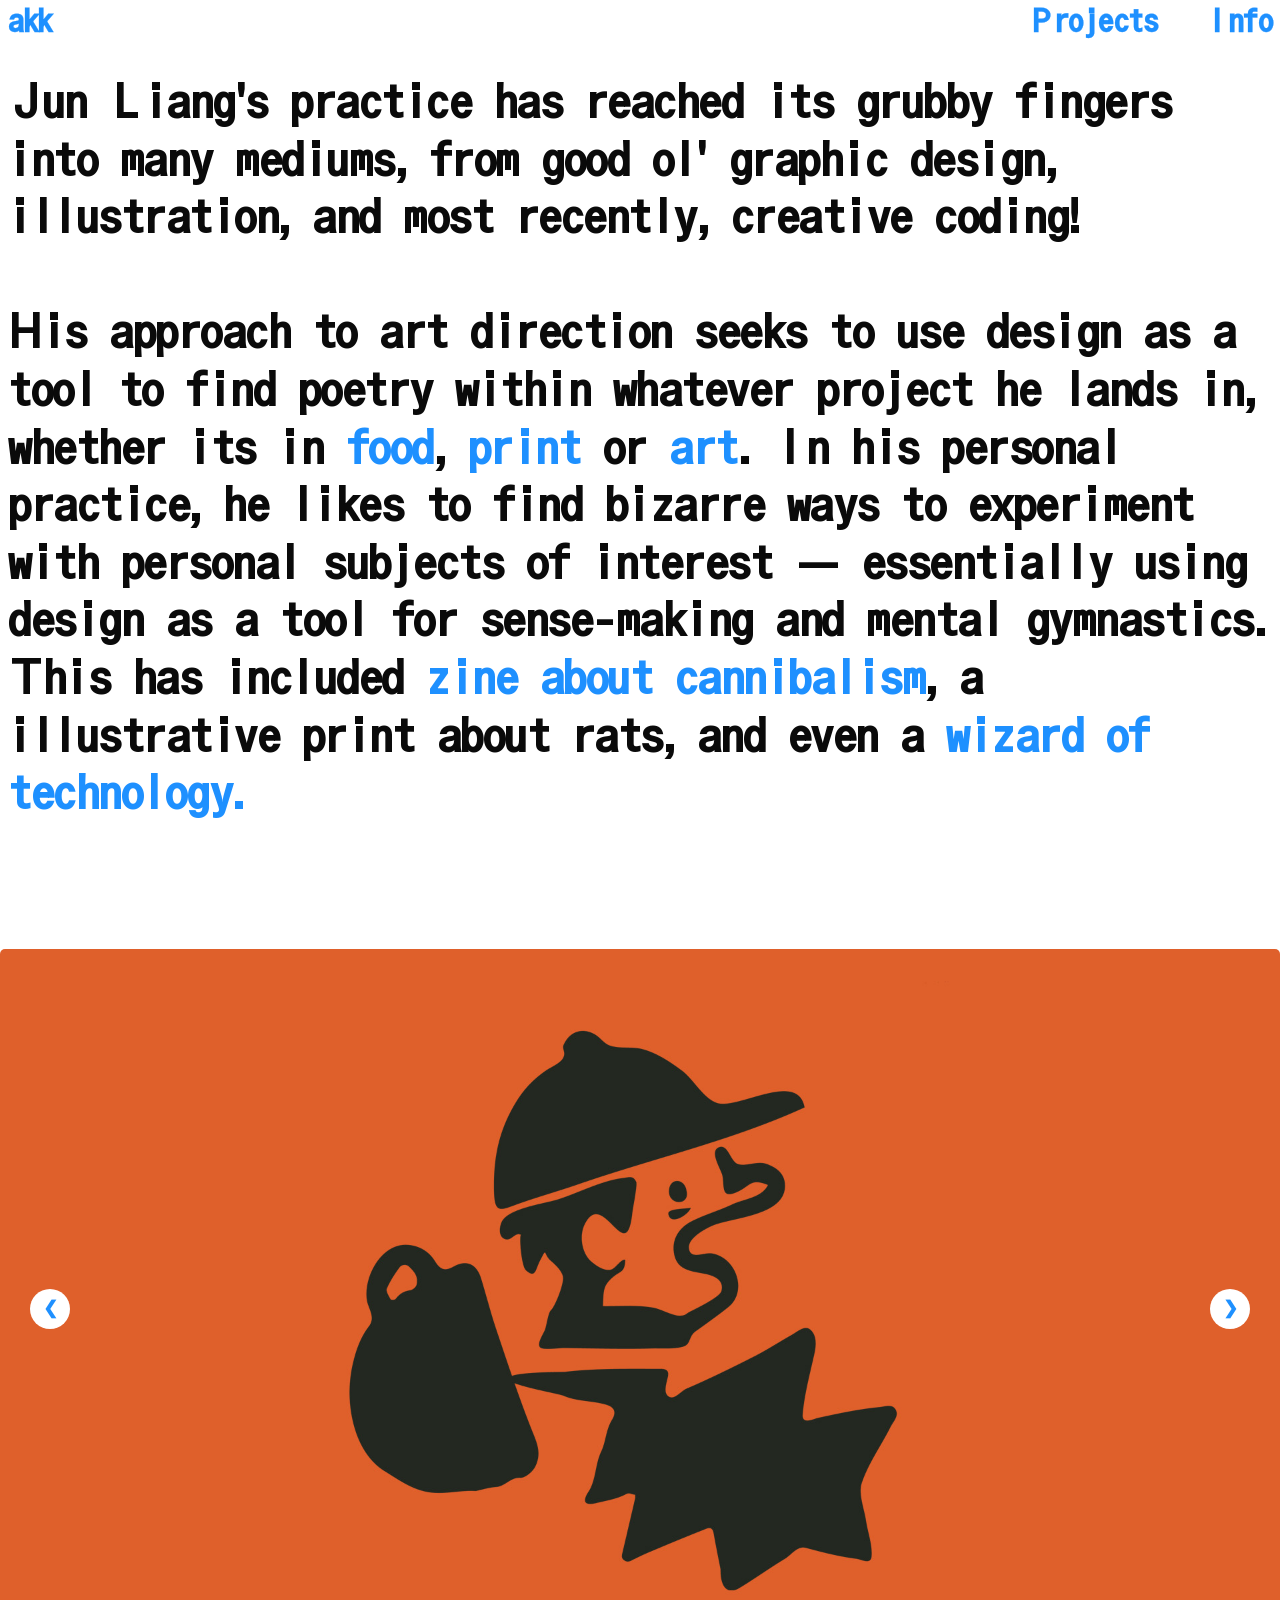
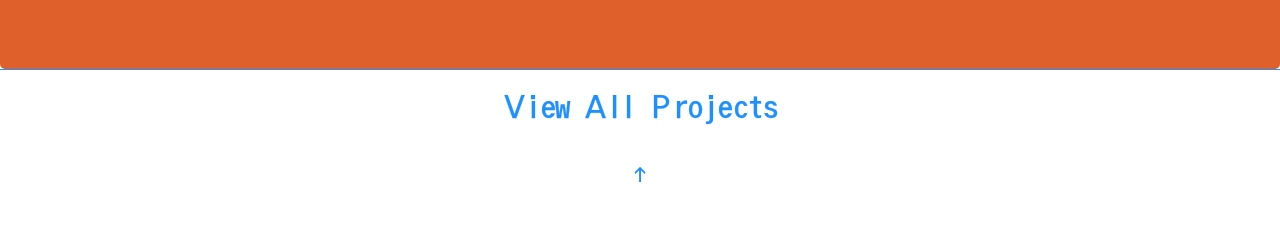
==== index.html @ d6f09123 "commit" ====
<!DOCTYPE html>
<html lang="en">

<head>
  <title>akk.world</title>

  <!-- Meta information, for machines to read, SEO. @see ref-0  -->
  <meta charset="utf-8" />
  <meta name="description" content="" />
  <meta name="Author" content="" />
  <meta name="keywords" content="" />
  <meta name="viewport" content="width=device-width, initial-scale=1, viewport-fit=cover" />
  <link rel="icon" type="image/svg+xml" href="/assets/images/icon.jpg" />

  <!-- Load StyleSheets -->
  <link rel="stylesheet" type="text/css" href="./css/styles.css" />

  <style>
    @media (orientation: portrait) {
      .padding__m {
        padding-left: 0 !important;
        padding-right: 0 !important;
        padding-top: 0 !important;
        padding-bottom: 0 !important;
      }
    }
  </style>

</head>

<body>
  <!-- header section, menu and title. @see ref-1 -->
  <header>
     <nav class="main__nav-bar">
      <ul class="main__nav-title">
        <li><a href="/">akk</a></li>
      </ul>
      <ul class="main__nav-list">
        <li class="main__nav-item"><a href="../projects.html">Projects</a></li>
        <li class="main__nav-item"><a href="/about">Info</a></li>
        <li class="main__nav-about">
          <p>
     
            <a href="https://www.instagram.com/a.ngkukueh/">Instagram</a><br><br>
          <a href="https://www.linkedin.com/in/angkukueh/">LinkedIn</a><br><br>
                 akk.world 🌐
          </p>
        </li>
      </ul>
      <div class="main__nav-ham">
        <span class="main__nav-ham-bar"></span>
        <span class="main__nav-ham-bar"></span>
      </div>
    </nav>
  </header>

  <!-- main section, all your content. @see ref-2 -->
  <main class="fade-in">

    <article>
      <section>
        <row class="row padding__x-xs padding__top-m padding__bottom-xl">
          <h1>Jun Liang's practice has reached its grubby fingers into many mediums, from good ol' graphic design,
            illustration, and most recently, creative coding!<br><br>His approach to art direction seeks to use design as
            a tool to find poetry within whatever project he
            lands in, whether its in <a href="../projects/work/bad-artist.html">food</a>,
            <a href="../projects/work/horizon.html">print</a> or <a href="../projects/work/tiabc.html">art</a>. In his
            personal practice, he likes
            to find bizarre
            ways to experiment with personal subjects of interest — essentially using design as a tool for sense-making
            and mental gymnastics. This has included <a href="../projects/play/man-eat-man-deli.html">zine
              about cannibalism</a>, a illustrative print about rats, and even a<a
              href="https://magicinthemachine-cpj.netlify.app/" target="_blank"> wizard of technology.</a>
          </h1>
        </row>
      </section>

      <section class="width__l">
        
        <div class="carousel">
          <button class="carousel-button left" onclick="moveCarousel(-1)">&#10094;</button>
          <div class="carousel-track">
            <div class="carousel-item">
              <div class="row">
                <a  href="../projects/work/bad-artist.html">
                  <img src="../assets/images/bad-artist/badartist-covergif-5.jpg"></a>
              </div>
            </div>
            <div class="carousel-item">
              <div class="row">
                <a  href="../projects/play/man-eat-man-deli.html">
                  <img src="../assets/images/man-eat-man-deli/deli-covergif-1.jpg"></a>
              </div>
            </div>
             <div class="carousel-item">
              <div class="row">
                <a href="../projects/work/horizon.html">
                  <img src="../assets/images/horizon/horizon-cover-1920.jpg"></a>
              </div>
            </div>
             <div class="carousel-item">
              <div class="row">
                <a href="../projects/work/tiabc.html">
                  <img src="../assets/images/tiabc/tiabc-interior-2.jpg"></a>
              </div>
            </div>
             <div class="carousel-item">
              <div class="row">
                <a href="../projects/work/erika-posters.html">
                  <img src="../assets/images/erika-posters/erika-cover-1920.jpg"></a>
              </div>
            </div>
            <div class="carousel-item">
              <div class="row">
                <a href="../projects/work/morning.html">
                  <img src="../assets/images/morning/morning-cover.jpg"></a>
              </div>
            </div>
           
          </div>
          <button class="carousel-button right" onclick="moveCarousel(1)">&#10095;</button>
        </div>
    
      </section>


    </article>

  </main>

  <footer>
    <div class="prev__next">
      <ul>
        <li><a href="../projects.html">View All Projects</a></li>    
      </ul>
    </div>
    <div class="scroll__top"><a href="javascript:scrollToTop();">↑</a></div>
  </footer>

  <script src="/js/projects.js"></script>
  <script src="/js/main.js"></script>
</body>

</html>
---- css/styles.css ----
/* **********************************************************
 * add custom styles after imports below
 * ********************************************************** */

@import "default.css";
@import "layout.css";
@import "menu.css";
@import "queries.css";

/* **********************************************************
 * to import a font, use the @import option, you can find
 * lots of font options at fonts.google.com for example.
 * ********************************************************** */

 @import url(https://db.onlinewebfonts.com/c/4c4a87973ef80fc72049e01b9085fadc?family=ABC+Diatype);

 @import url(https://db.onlinewebfonts.com/c/fbee28f49e99c472f1f569c6ddc24ebe?family=ABC+Diatype+Mono); 
 

 @font-face {
    font-family: "myfont";
    src: url("../assets/font/ABCDiatypeVariable.woff") format('woff');
    /* font-weight: bold; */
  }
 @font-face {
    font-family: "ABC Diatype Semi-Mono";
    src: url("../assets/font/ABCDiatypeSemi-MonoVariable.woff") format('woff');
    /* font-weight: bold; */
  }
 @font-face {
    font-family: "ABC Oracle";
    src: url("../assets/font/ABCOracleVariable-Trial.woff") format('woff');
    /* font-weight: bold; */
  }
 @font-face {
    font-family: "ABC Oracle Triple";
    src: url("../assets/font/ABCOracleTripleVariable-Trial.woff") format('woff');
    /* font-weight: bold; */
  }


html {
    font-family: 'ABC Oracle', sans-serif;
}



/* **********************************************************
 * Customizing
 *
 * changes to default settings like colors, typography,
 * spacing can be made in default.css
 *
 * other custom settings, start below
 *
 * ********************************************************** */

* {
    line-height: 130%;
    font-weight: 200;
    letter-spacing: -0.5px;
    /* text-shadow:0.5px 0.5px 5px, 0.5px 0.5px 5px; */

    
}

/* @media (orientation: portrait) {
    * {
        font-size: 16px;
    }
} */
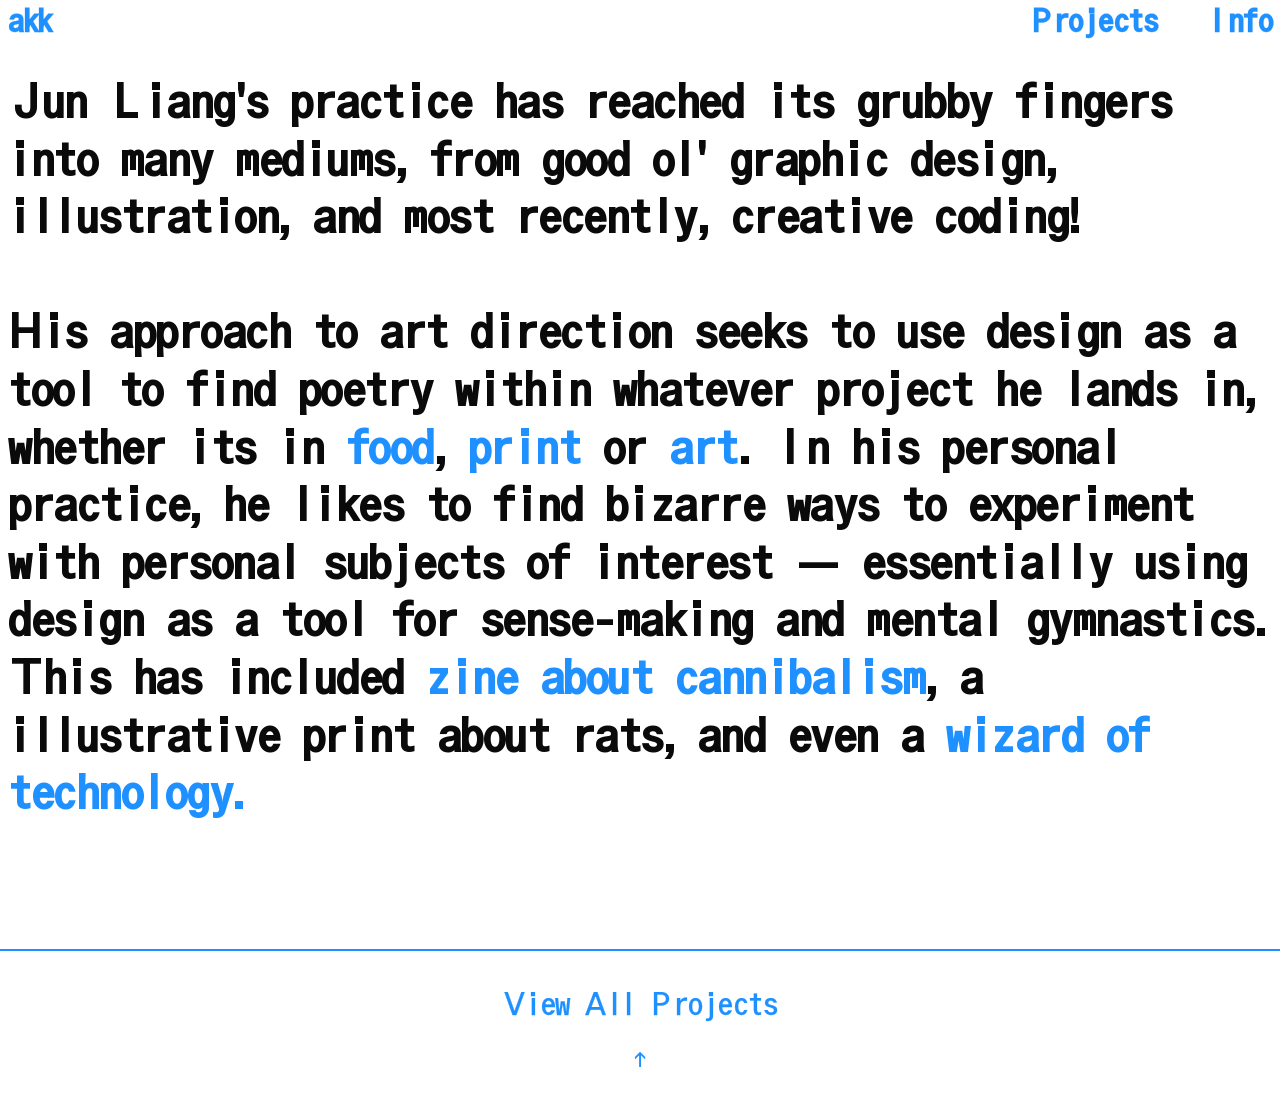
==== commit cfde3f54: "commit" ====
--- a/index.html
+++ b/index.html
@@ -56,10 +56,10 @@
 
   <!-- main section, all your content. @see ref-2 -->
   <main class="fade-in">
-
     <article>
       <section>
         <row class="row padding__x-xs padding__top-m padding__bottom-xl">
+         
           <h1>Jun Liang's practice has reached its grubby fingers into many mediums, from good ol' graphic design,
             illustration, and most recently, creative coding!<br><br>His approach to art direction seeks to use design as
             a tool to find poetry within whatever project he
@@ -70,12 +70,14 @@
             ways to experiment with personal subjects of interest — essentially using design as a tool for sense-making
             and mental gymnastics. This has included <a href="../projects/play/man-eat-man-deli.html">zine
               about cannibalism</a>, a illustrative print about rats, and even a<a
-              href="https://magicinthemachine-cpj.netlify.app/" target="_blank"> wizard of technology.</a>
+              href="https://magicinthemachine-cpj.netlify.app/" target="_blank"> wizard of technology.
+          
+            </a>
           </h1>
         </row>
       </section>
 
-      <section class="width__l">
+      <!-- <section>
         
         <div class="carousel">
           <button class="carousel-button left" onclick="moveCarousel(-1)">&#10094;</button>
@@ -83,7 +85,7 @@
             <div class="carousel-item">
               <div class="row">
                 <a  href="../projects/work/bad-artist.html">
-                  <img src="../assets/images/bad-artist/badartist-covergif-5.jpg"></a>
+                  <img src="../assets/images/bad-artist/badartist-index.jpg"></a>
               </div>
             </div>
             <div class="carousel-item">
@@ -121,7 +123,7 @@
           <button class="carousel-button right" onclick="moveCarousel(1)">&#10095;</button>
         </div>
     
-      </section>
+      </section> -->
 
 
     </article>
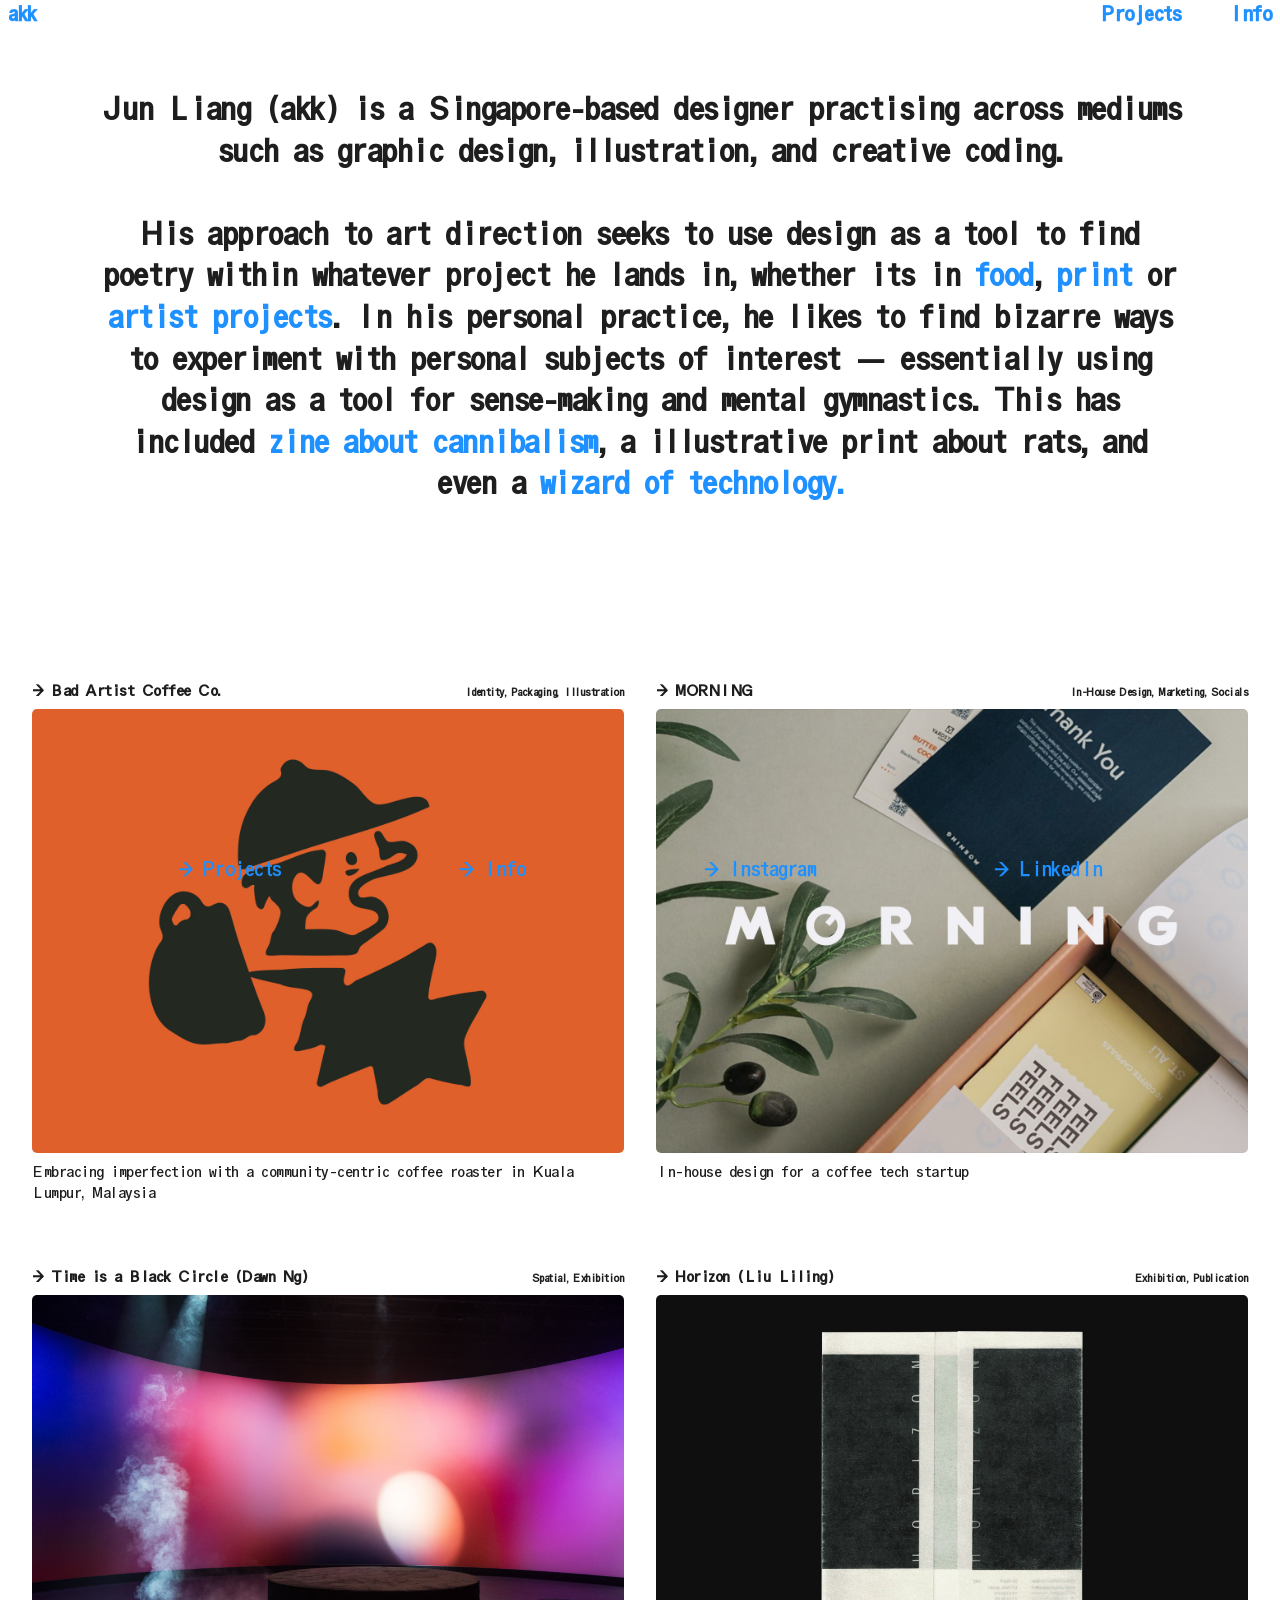
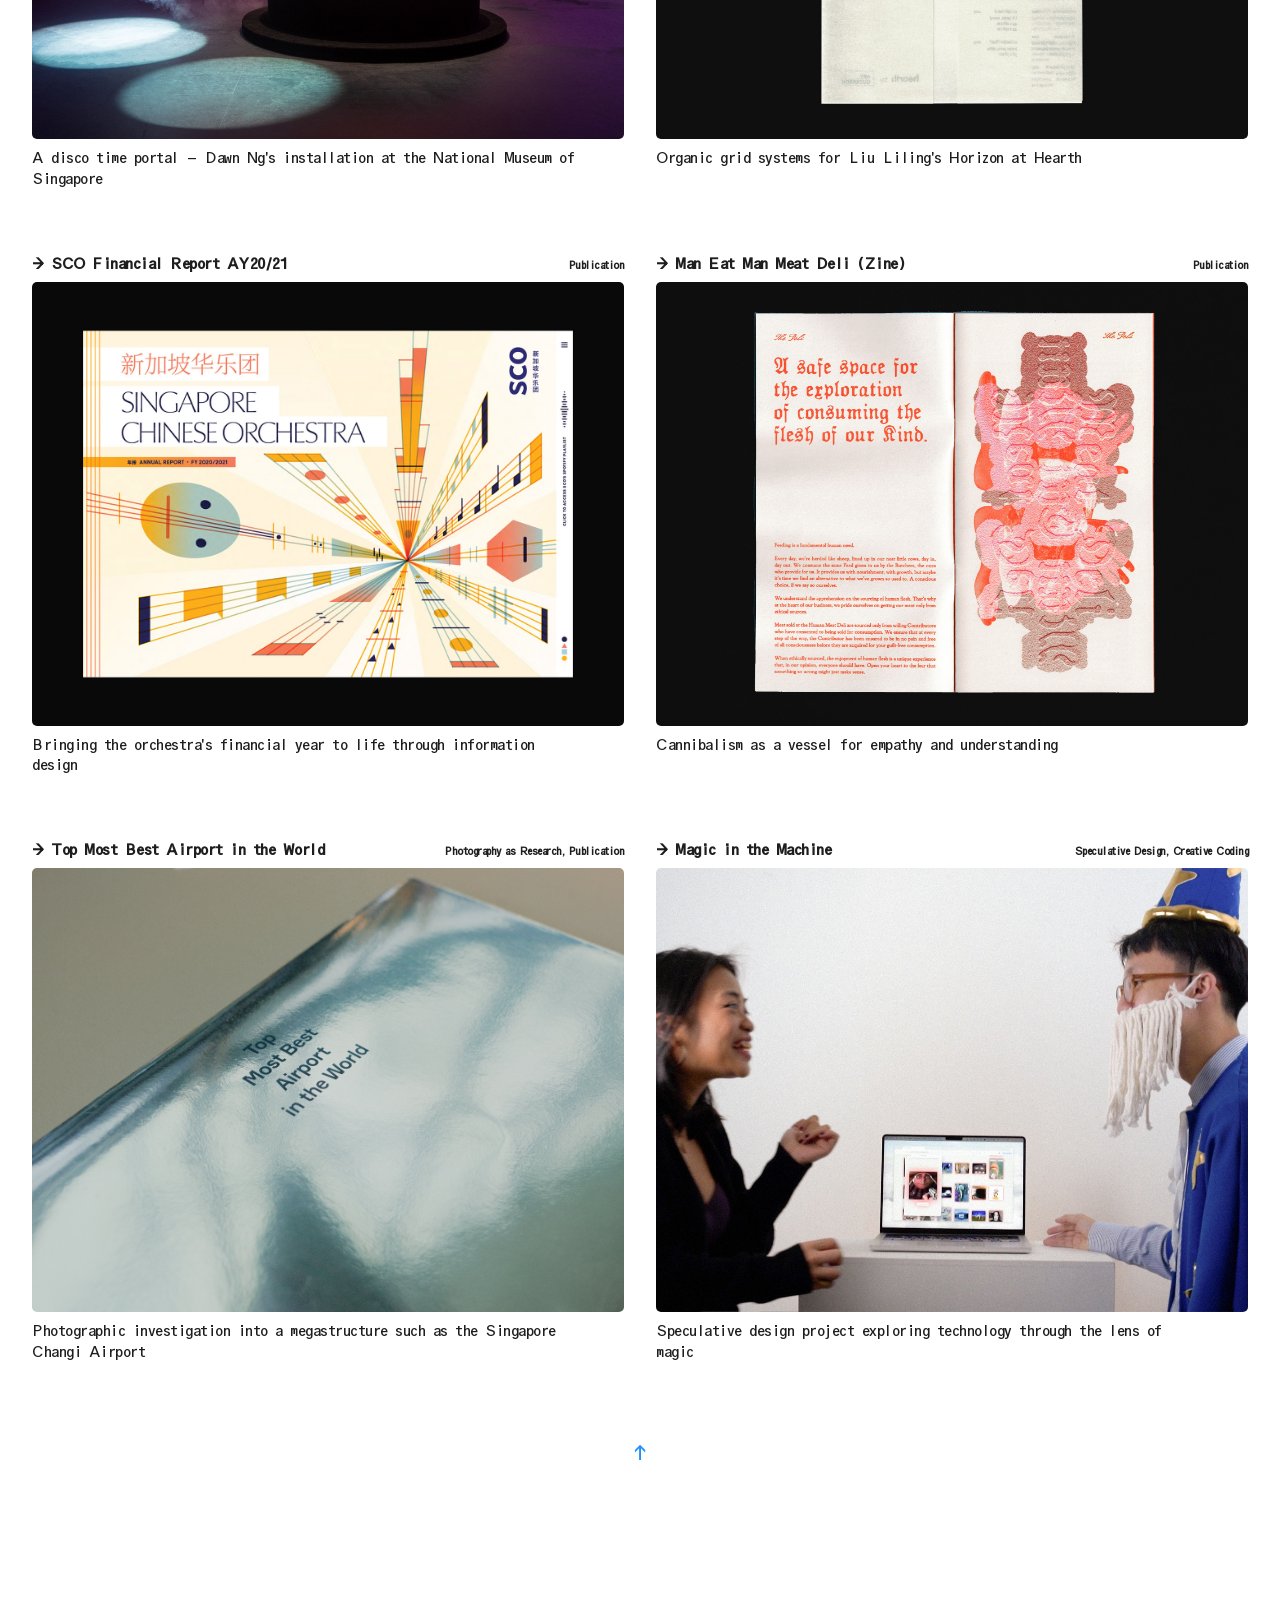
==== commit 924d3945: "commit" ====
--- a/index.html
+++ b/index.html
@@ -2,7 +2,7 @@
 <html lang="en">
 
 <head>
-  <title>akk.world</title>
+  <title>akk</title>
 
   <!-- Meta information, for machines to read, SEO. @see ref-0  -->
   <meta charset="utf-8" />
@@ -14,38 +14,22 @@
 
   <!-- Load StyleSheets -->
   <link rel="stylesheet" type="text/css" href="./css/styles.css" />
-
-  <style>
-    @media (orientation: portrait) {
-      .padding__m {
-        padding-left: 0 !important;
-        padding-right: 0 !important;
-        padding-top: 0 !important;
-        padding-bottom: 0 !important;
-      }
-    }
-  </style>
-
 </head>
 
 <body>
   <!-- header section, menu and title. @see ref-1 -->
   <header>
-     <nav class="main__nav-bar">
+    <nav class="main__nav-bar">
       <ul class="main__nav-title">
+        <!-- <li><a href="/">AKK</a> or Jun Liang, is a Singaporean designer who will design for you. He embraces the duality of finding soft poetry through visual expressions, and leaning into complete non-conformity or absurdity through storytelling.</li> -->
         <li><a href="/">akk</a></li>
+
       </ul>
       <ul class="main__nav-list">
-        <li class="main__nav-item"><a href="../projects.html">Projects</a></li>
+        <li class="main__nav-item"><a href="/projects">Projects</a></li>
+        <!-- <li class="main__nav-item"><a href="/catalogue">catalogue</a></li>
+        <li class="main__nav-item"><a href="/repository">repository</a></li> -->
         <li class="main__nav-item"><a href="/about">Info</a></li>
-        <li class="main__nav-about">
-          <p>
-     
-            <a href="https://www.instagram.com/a.ngkukueh/">Instagram</a><br><br>
-          <a href="https://www.linkedin.com/in/angkukueh/">LinkedIn</a><br><br>
-                 akk.world 🌐
-          </p>
-        </li>
       </ul>
       <div class="main__nav-ham">
         <span class="main__nav-ham-bar"></span>
@@ -57,75 +41,37 @@
   <!-- main section, all your content. @see ref-2 -->
   <main class="fade-in">
     <article>
-      <section>
-        <row class="row padding__x-xs padding__top-m padding__bottom-xl">
-         
-          <h1>Jun Liang's practice has reached its grubby fingers into many mediums, from good ol' graphic design,
-            illustration, and most recently, creative coding!<br><br>His approach to art direction seeks to use design as
+      <div class="row width__l margin__auto  center__type padding__top-l padding__bottom-xl">
+        <div class="column">
+          <img id="hover-img" src="" alt="" />
+        </div>
+        <div class="type__content">
+
+          <h2>Jun Liang (akk) is a Singapore-based designer practising across mediums such as graphic design,
+            illustration, and creative coding.<br><br>His approach to art direction seeks to use design
+            as
             a tool to find poetry within whatever project he
-            lands in, whether its in <a href="../projects/work/bad-artist.html">food</a>,
-            <a href="../projects/work/horizon.html">print</a> or <a href="../projects/work/tiabc.html">art</a>. In his
+            lands in, whether its in <a href="../projects/work/bad-artist.html" class="hover-link"
+              data-img="../assets/images/bad-artist/badartist-gif-2.gif" target="_blank">food</a>,
+            <a href="../projects/work/horizon.html" class="hover-link"
+              data-img="../assets/images/horizon/horizon-gif-2.gif" target="_blank">print</a> or <a
+              href="../projects/work/tiabc.html" class="hover-link" data-img="../assets/images/tiabc/tiabc-gif.gif"
+              target="_blank">artist projects</a>. In his
             personal practice, he likes
             to find bizarre
             ways to experiment with personal subjects of interest — essentially using design as a tool for sense-making
-            and mental gymnastics. This has included <a href="../projects/play/man-eat-man-deli.html">zine
+            and mental gymnastics. This has included <a href="../projects/play/man-eat-man-deli.html" class="hover-link"
+              data-img="../assets/images/man-eat-man-deli/deli-gif-2.gif">zine
               about cannibalism</a>, a illustrative print about rats, and even a<a
-              href="https://magicinthemachine-cpj.netlify.app/" target="_blank"> wizard of technology.
-          
-            </a>
-          </h1>
-        </row>
+              href="https://magicinthemachine-cpj.netlify.app/" target="_blank" class="hover-link"
+              data-img="../assets/images/magic-in-the-machine/magic-gif.gif"> wizard of technology.</a>
+          </h2>
+        </div>
+      </div>
+      <section>
+
+        <div class="project-grid"></div>
       </section>
-
-      <!-- <section>
-        
-        <div class="carousel">
-          <button class="carousel-button left" onclick="moveCarousel(-1)">&#10094;</button>
-          <div class="carousel-track">
-            <div class="carousel-item">
-              <div class="row">
-                <a  href="../projects/work/bad-artist.html">
-                  <img src="../assets/images/bad-artist/badartist-index.jpg"></a>
-              </div>
-            </div>
-            <div class="carousel-item">
-              <div class="row">
-                <a  href="../projects/play/man-eat-man-deli.html">
-                  <img src="../assets/images/man-eat-man-deli/deli-covergif-1.jpg"></a>
-              </div>
-            </div>
-             <div class="carousel-item">
-              <div class="row">
-                <a href="../projects/work/horizon.html">
-                  <img src="../assets/images/horizon/horizon-cover-1920.jpg"></a>
-              </div>
-            </div>
-             <div class="carousel-item">
-              <div class="row">
-                <a href="../projects/work/tiabc.html">
-                  <img src="../assets/images/tiabc/tiabc-interior-2.jpg"></a>
-              </div>
-            </div>
-             <div class="carousel-item">
-              <div class="row">
-                <a href="../projects/work/erika-posters.html">
-                  <img src="../assets/images/erika-posters/erika-cover-1920.jpg"></a>
-              </div>
-            </div>
-            <div class="carousel-item">
-              <div class="row">
-                <a href="../projects/work/morning.html">
-                  <img src="../assets/images/morning/morning-cover.jpg"></a>
-              </div>
-            </div>
-           
-          </div>
-          <button class="carousel-button right" onclick="moveCarousel(1)">&#10095;</button>
-        </div>
-    
-      </section> -->
-
-
     </article>
 
   </main>
@@ -133,14 +79,20 @@
   <footer>
     <div class="prev__next">
       <ul>
-        <li><a href="../projects.html">View All Projects</a></li>    
+        <li><a href="../index.html">→ Projects</a></li>
+        <li> <a href="/about">→ Info</a></li>
+        <li><a href="https://www.instagram.com/a.ngkukueh/">→ Instagram</a></li>
+        <li> <a href="https://www.linkedin.com/in/angkukueh/">→ LinkedIn</a></li>
+
       </ul>
     </div>
     <div class="scroll__top"><a href="javascript:scrollToTop();">↑</a></div>
   </footer>
 
+  <div id="lightbox"></div>
   <script src="/js/projects.js"></script>
   <script src="/js/main.js"></script>
+
 </body>
 
 </html>
--- a/css/styles.css
+++ b/css/styles.css
@@ -18,7 +18,7 @@
  
 
  @font-face {
-    font-family: "myfont";
+    font-family: "ABC Diatype Variable";
     src: url("../assets/font/ABCDiatypeVariable.woff") format('woff');
     /* font-weight: bold; */
   }
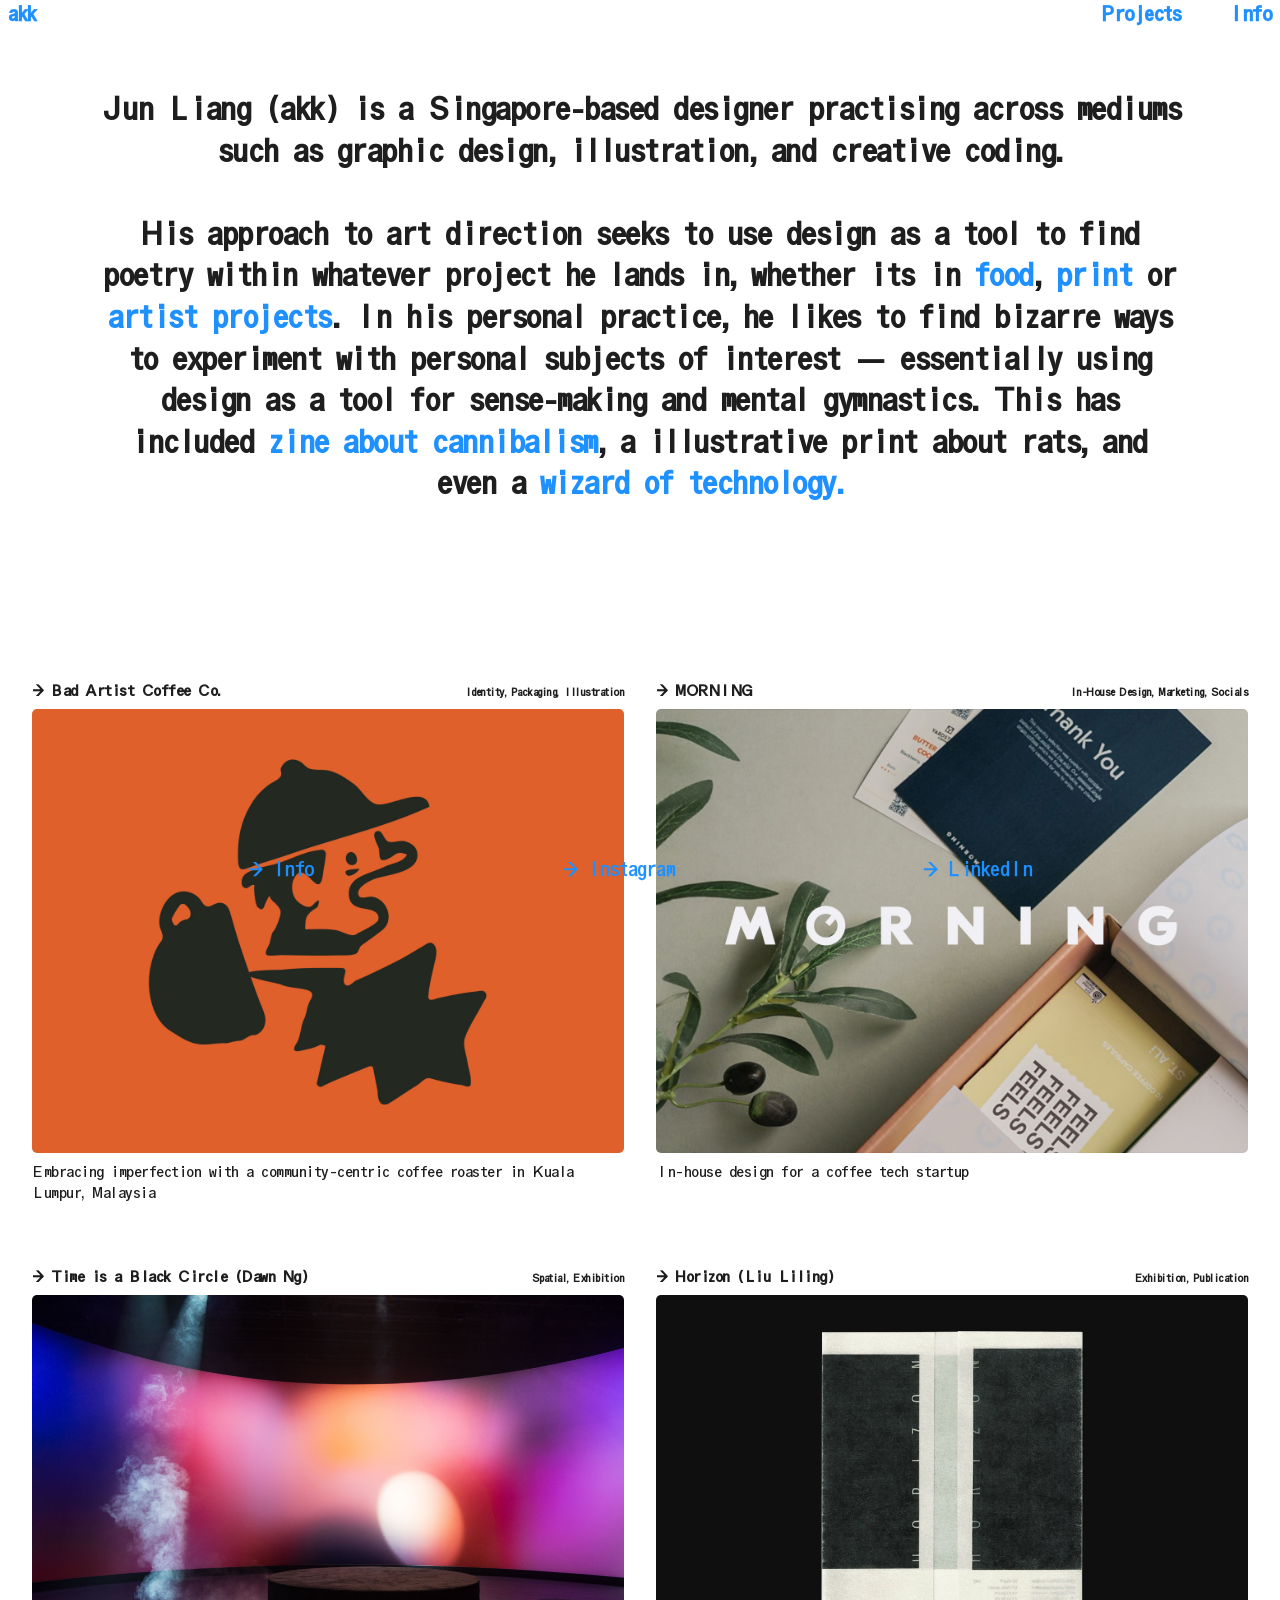
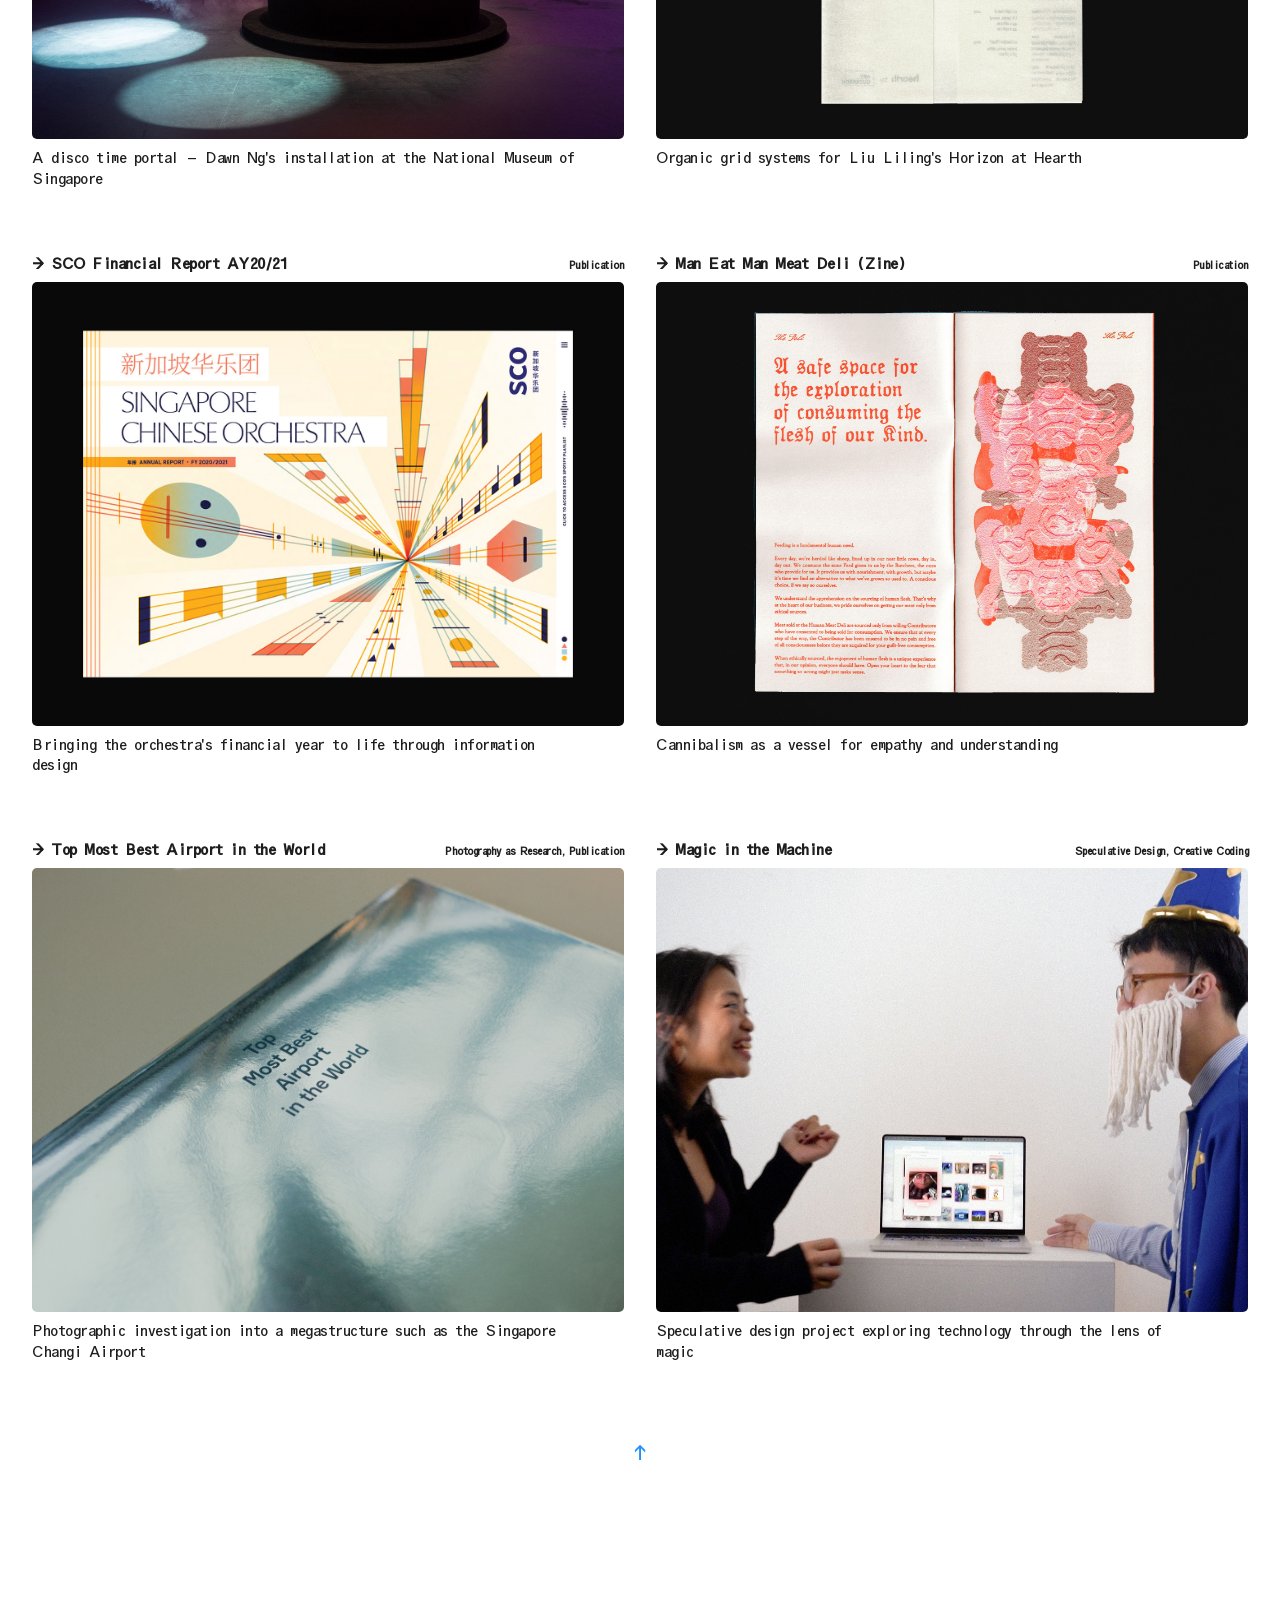
==== commit 6b1d4195: "commit" ====
--- a/index.html
+++ b/index.html
@@ -26,7 +26,7 @@
 
       </ul>
       <ul class="main__nav-list">
-        <li class="main__nav-item"><a href="/projects">Projects</a></li>
+        <li class="main__nav-item"><a href="/projects.html">Projects</a></li>
         <!-- <li class="main__nav-item"><a href="/catalogue">catalogue</a></li>
         <li class="main__nav-item"><a href="/repository">repository</a></li> -->
         <li class="main__nav-item"><a href="/about">Info</a></li>
@@ -79,7 +79,7 @@
   <footer>
     <div class="prev__next">
       <ul>
-        <li><a href="../index.html">→ Projects</a></li>
+        <!-- <li><a href="../index.html">→ Projects</a></li> -->
         <li> <a href="/about">→ Info</a></li>
         <li><a href="https://www.instagram.com/a.ngkukueh/">→ Instagram</a></li>
         <li> <a href="https://www.linkedin.com/in/angkukueh/">→ LinkedIn</a></li>
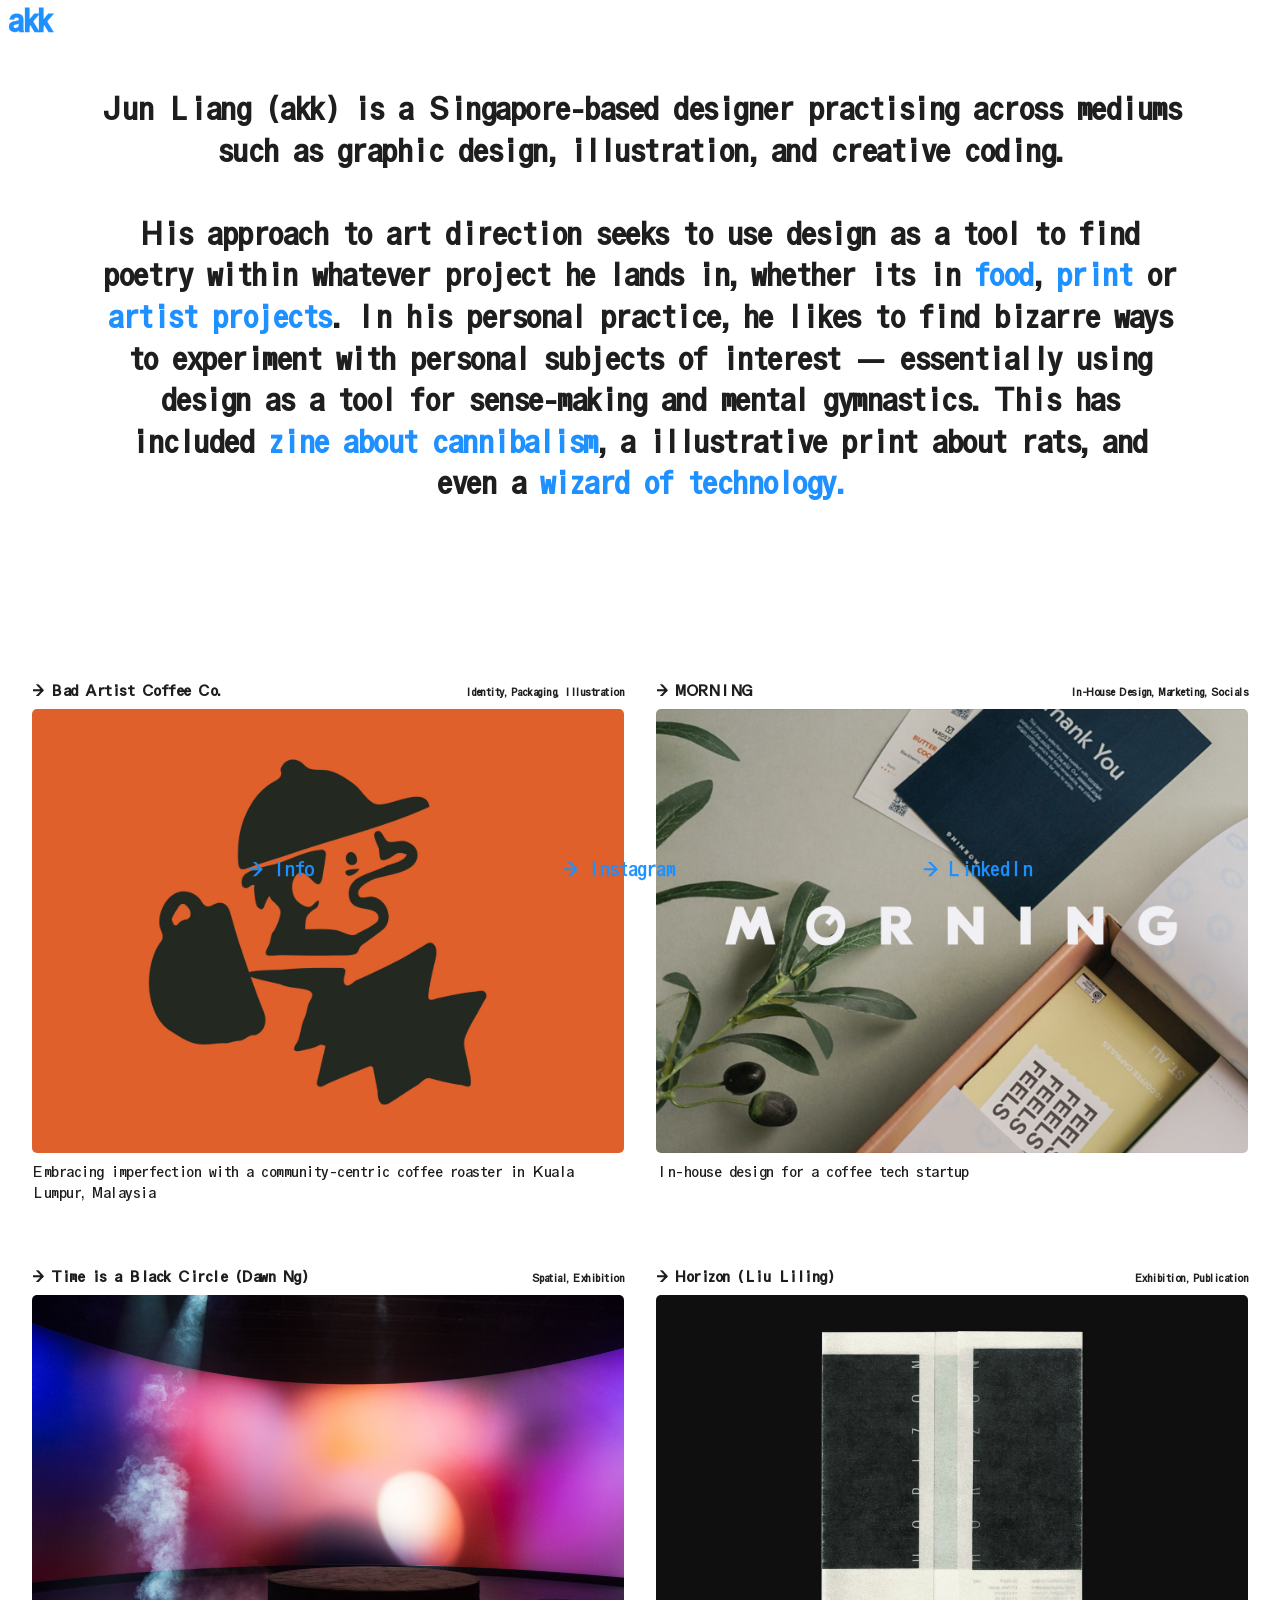
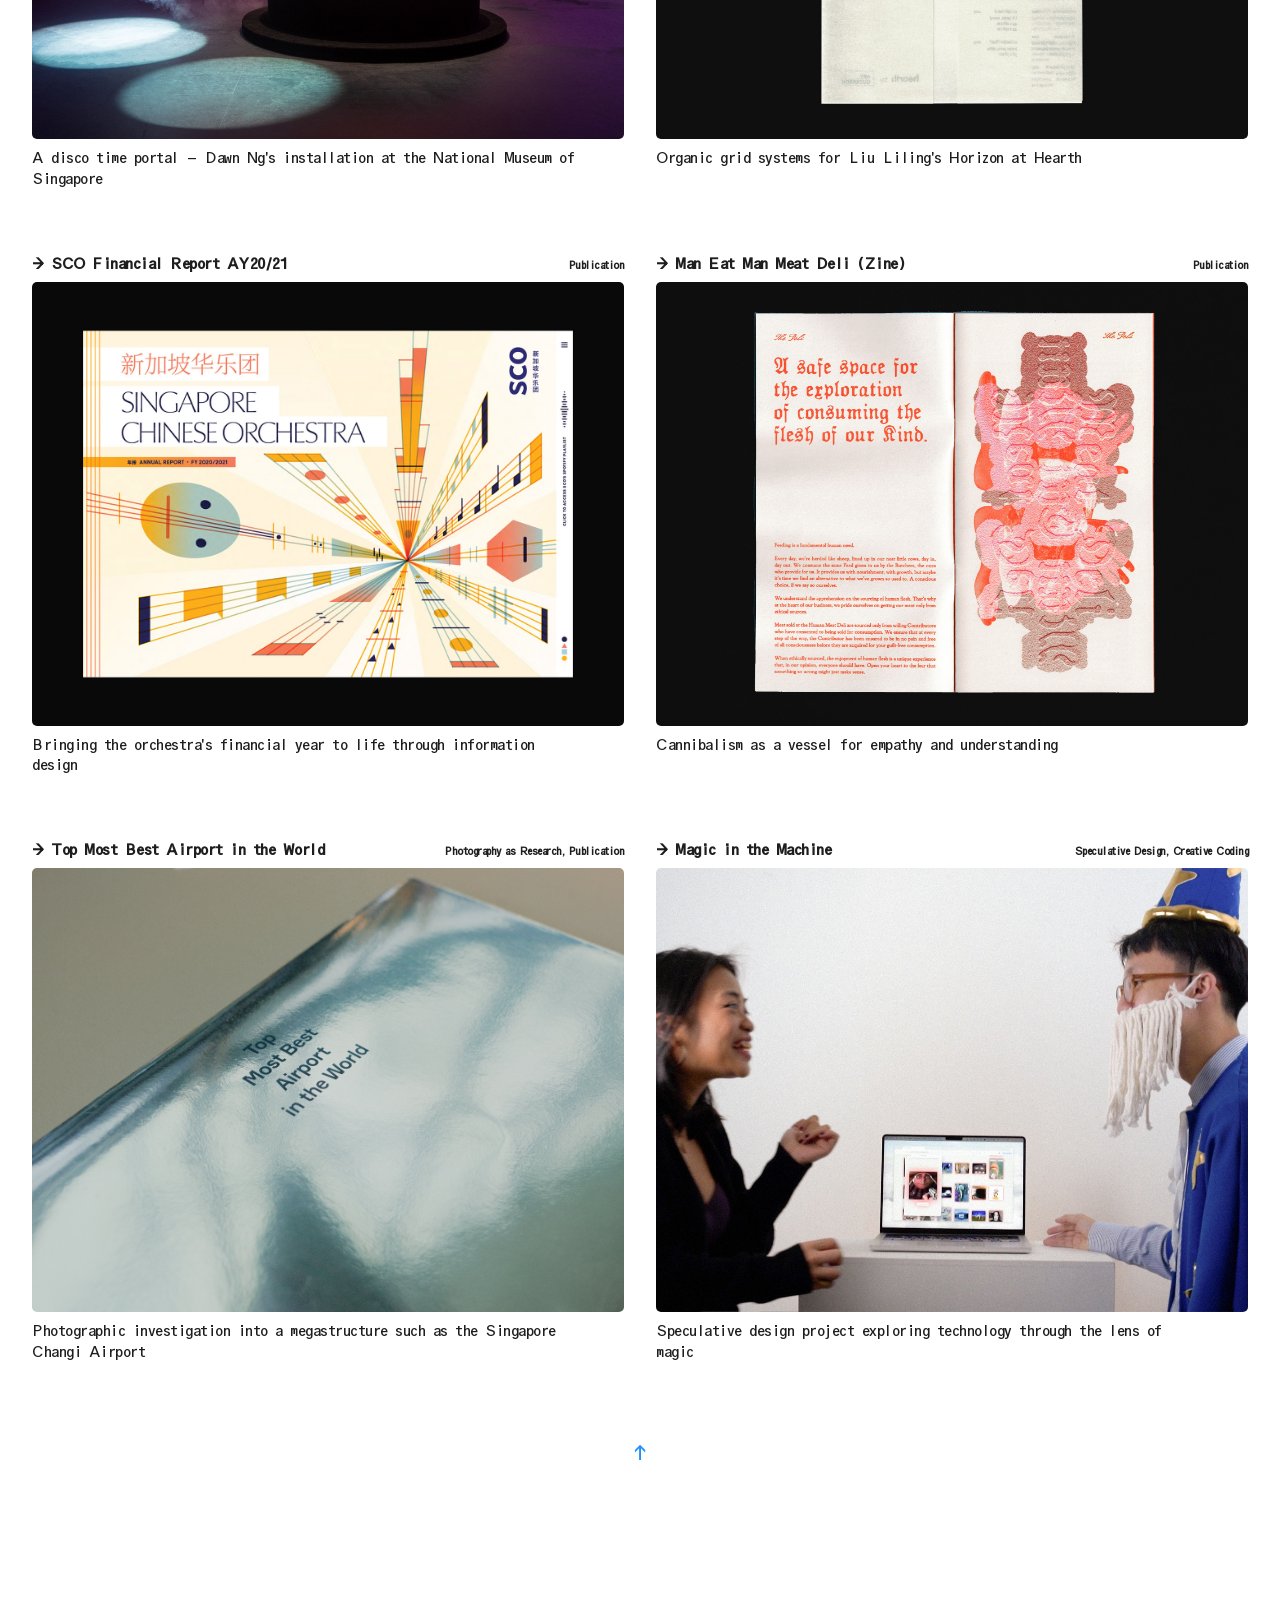
==== commit d00ca4e4: "commit" ====
--- a/index.html
+++ b/index.html
@@ -26,14 +26,14 @@
 
       </ul>
       <ul class="main__nav-list">
-        <li class="main__nav-item"><a href="/projects.html">Projects</a></li>
+        <!-- <li class="main__nav-item"><a href="/projects.html">Projects</a></li> -->
         <!-- <li class="main__nav-item"><a href="/catalogue">catalogue</a></li>
         <li class="main__nav-item"><a href="/repository">repository</a></li> -->
-        <li class="main__nav-item"><a href="/about">Info</a></li>
+        <!-- <li class="main__nav-item"><a href="/about">Info</a></li> -->
       </ul>
       <div class="main__nav-ham">
-        <span class="main__nav-ham-bar"></span>
-        <span class="main__nav-ham-bar"></span>
+        <!-- <span class="main__nav-ham-bar"></span> -->
+        <!-- <span class="main__nav-ham-bar"></span> -->
       </div>
     </nav>
   </header>
@@ -41,10 +41,11 @@
   <!-- main section, all your content. @see ref-2 -->
   <main class="fade-in">
     <article>
-      <div class="row width__l margin__auto  center__type padding__top-l padding__bottom-xl">
-        <div class="column">
+      <div class="column">
           <img id="hover-img" src="" alt="" />
         </div>
+      <div class="row width__l margin__auto  center__type padding__top-l padding__bottom-xl">
+        
         <div class="type__content">
 
           <h2>Jun Liang (akk) is a Singapore-based designer practising across mediums such as graphic design,
@@ -81,8 +82,8 @@
       <ul>
         <!-- <li><a href="../index.html">→ Projects</a></li> -->
         <li> <a href="/about">→ Info</a></li>
-        <li><a href="https://www.instagram.com/a.ngkukueh/">→ Instagram</a></li>
-        <li> <a href="https://www.linkedin.com/in/angkukueh/">→ LinkedIn</a></li>
+        <li><a href="https://www.instagram.com/a.ngkukueh/" target="_blank">→ Instagram</a></li>
+        <li> <a href="https://www.linkedin.com/in/angkukueh/" target="_blank">→ LinkedIn</a></li>
 
       </ul>
     </div>
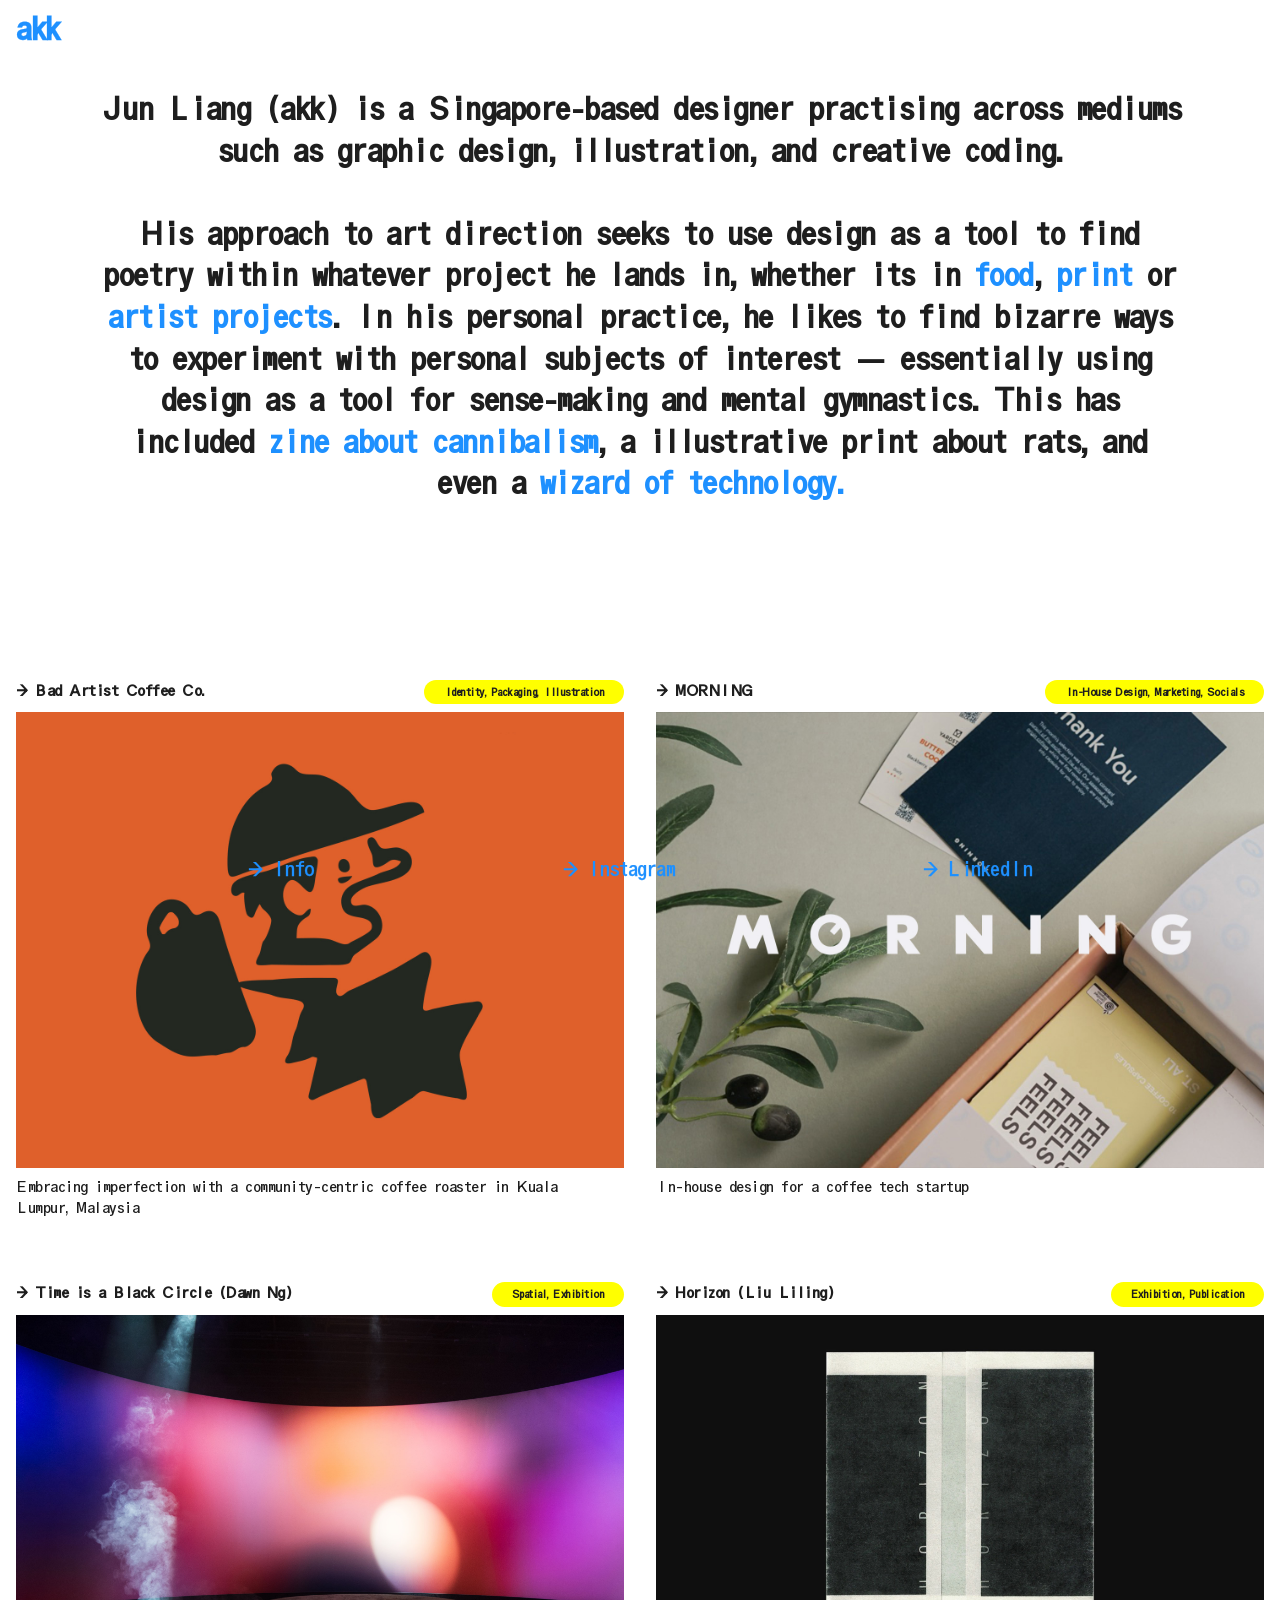
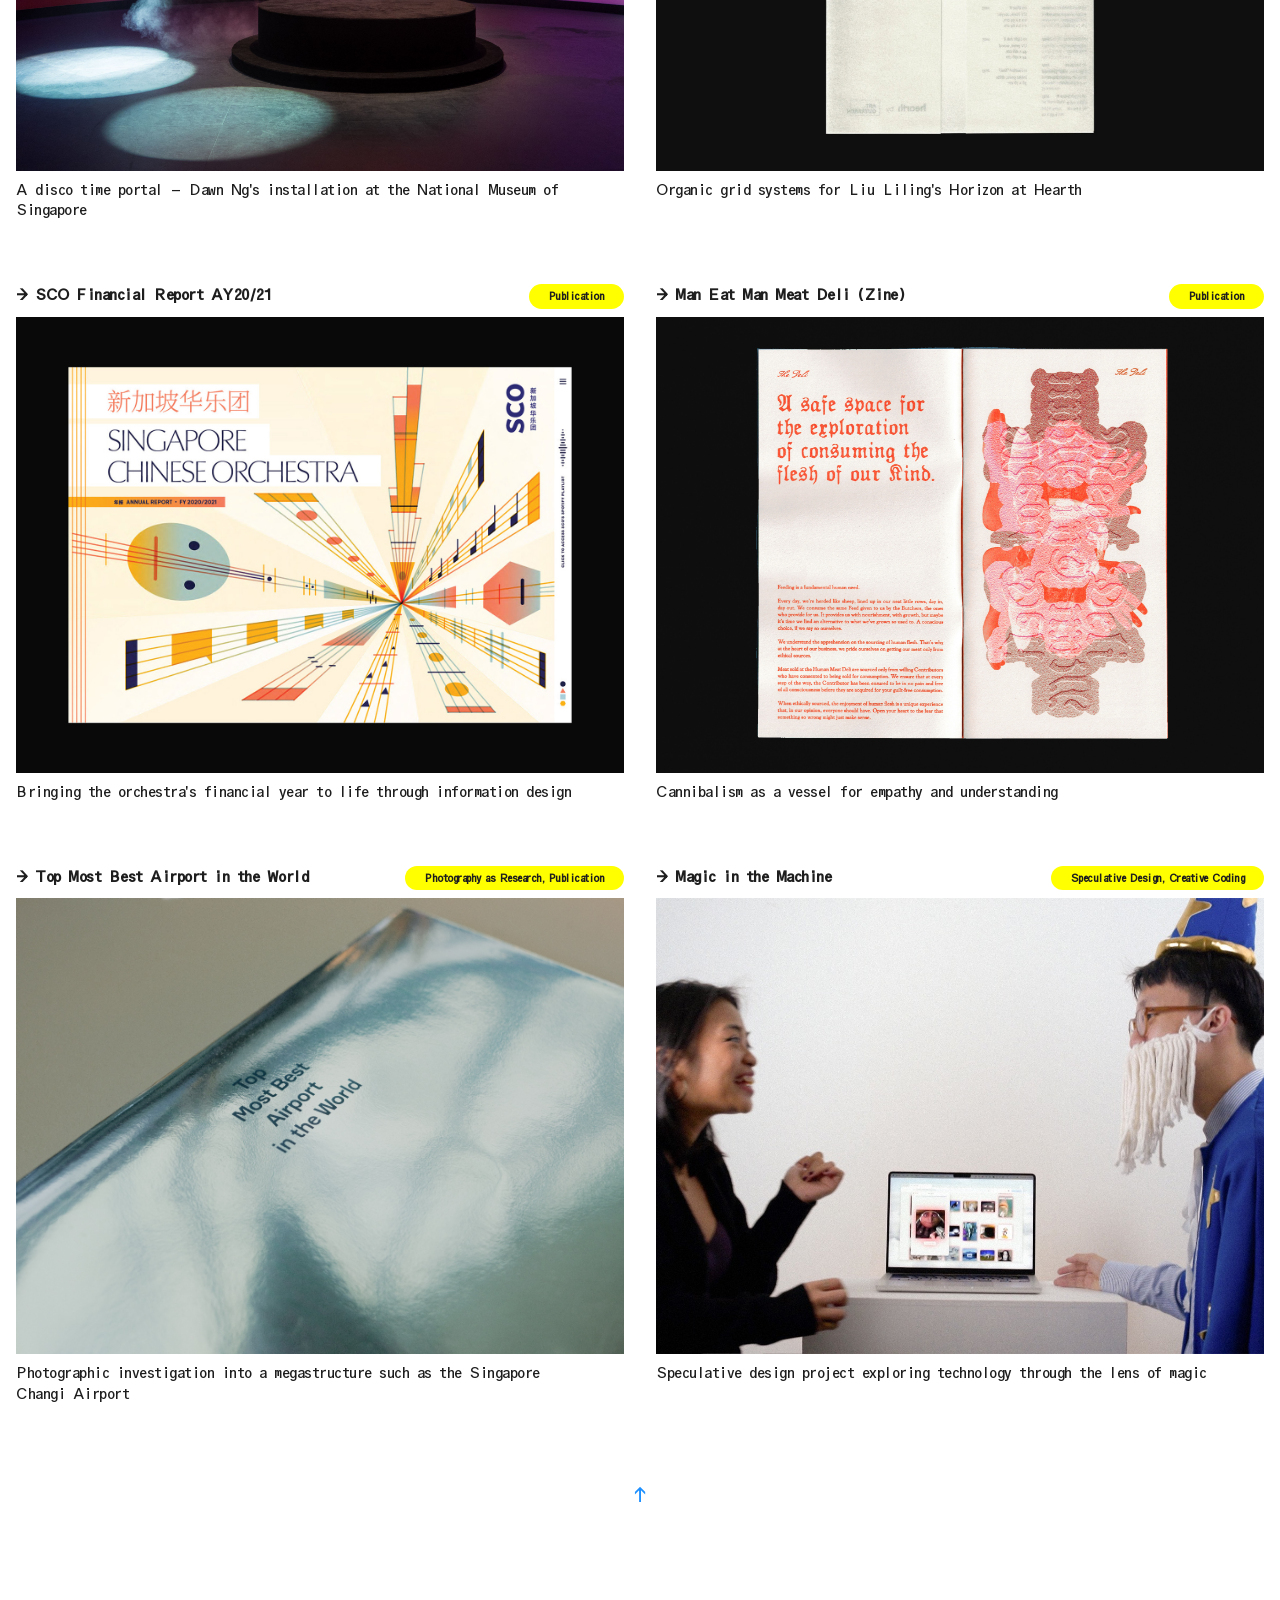
==== commit 5fe5eb5d: "commit" ====
--- a/index.html
+++ b/index.html
@@ -64,7 +64,7 @@
             and mental gymnastics. This has included <a href="../projects/play/man-eat-man-deli.html" class="hover-link"
               data-img="../assets/images/man-eat-man-deli/deli-gif-2.gif">zine
               about cannibalism</a>, a illustrative print about rats, and even a<a
-              href="https://magicinthemachine-cpj.netlify.app/" target="_blank" class="hover-link"
+              href="projects/play/magic-in-the-machine.html" target="_blank" class="hover-link"
               data-img="../assets/images/magic-in-the-machine/magic-gif.gif"> wizard of technology.</a>
           </h2>
         </div>
